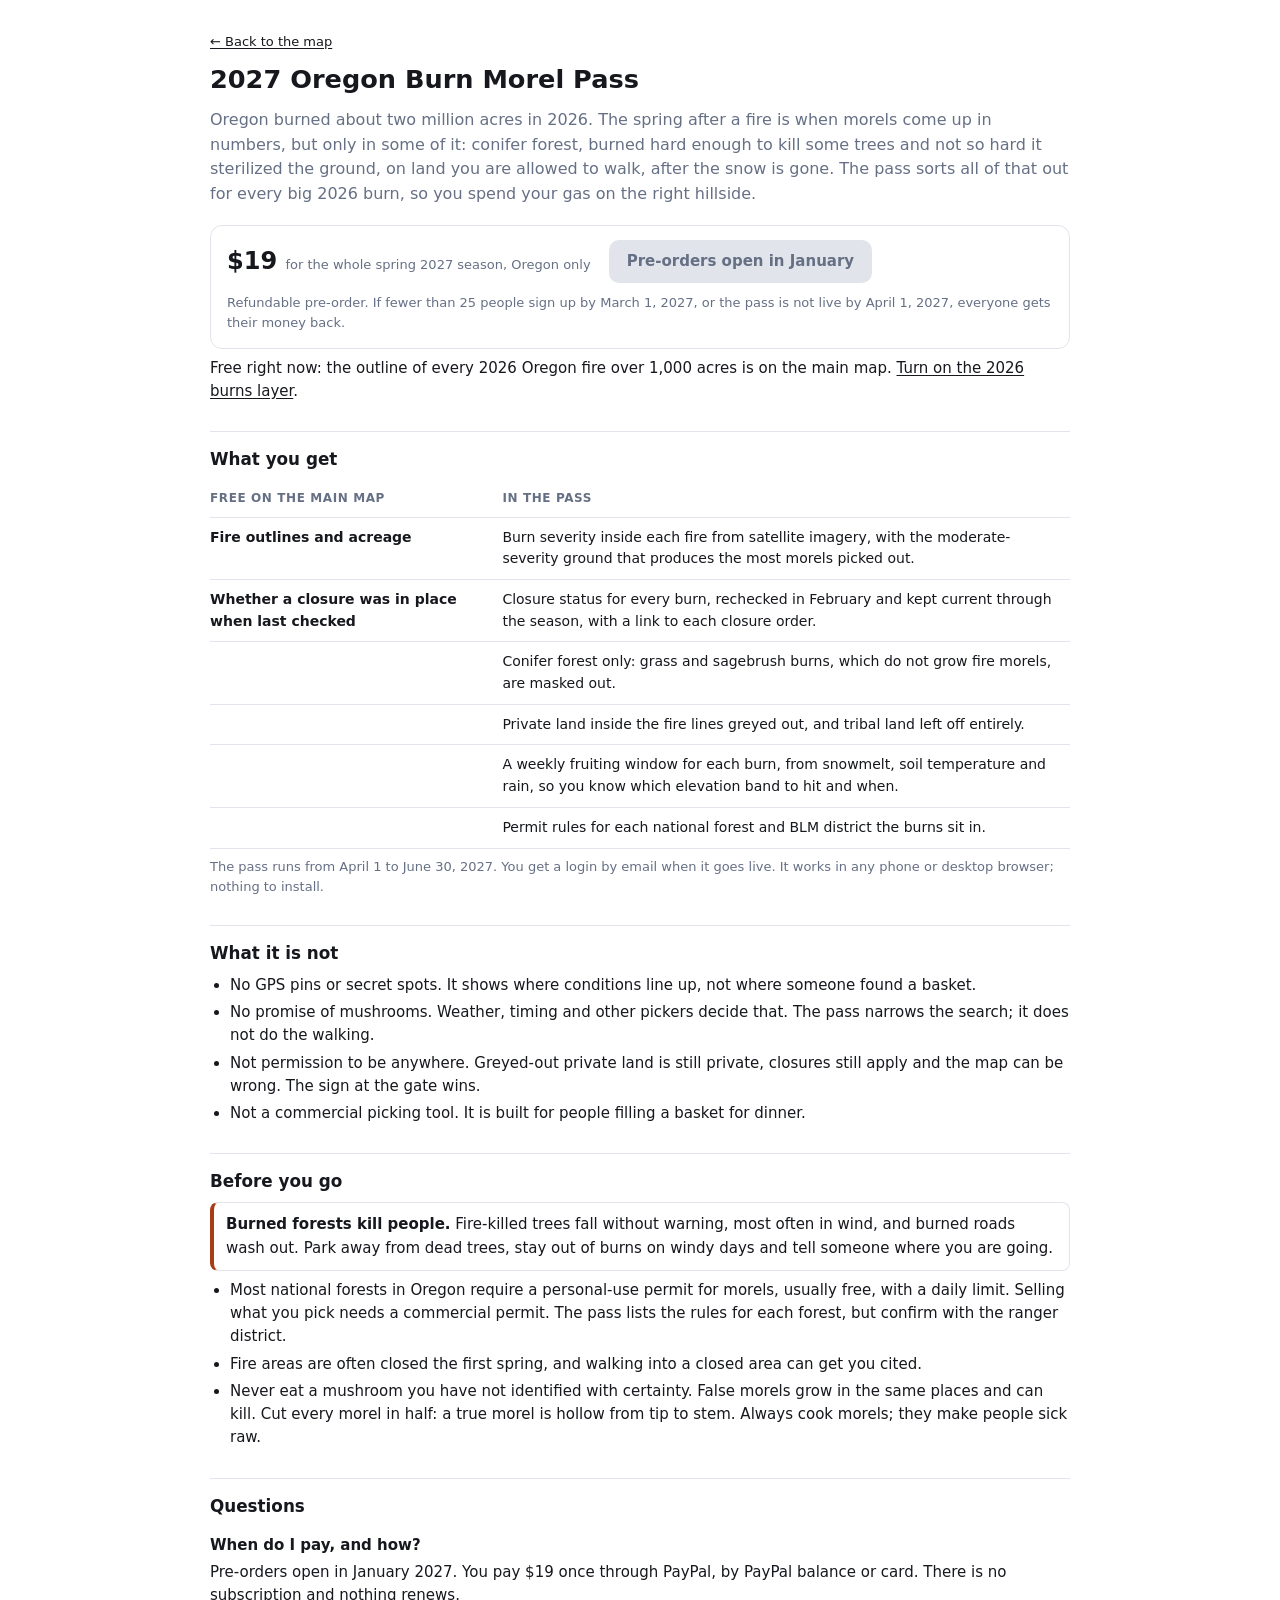
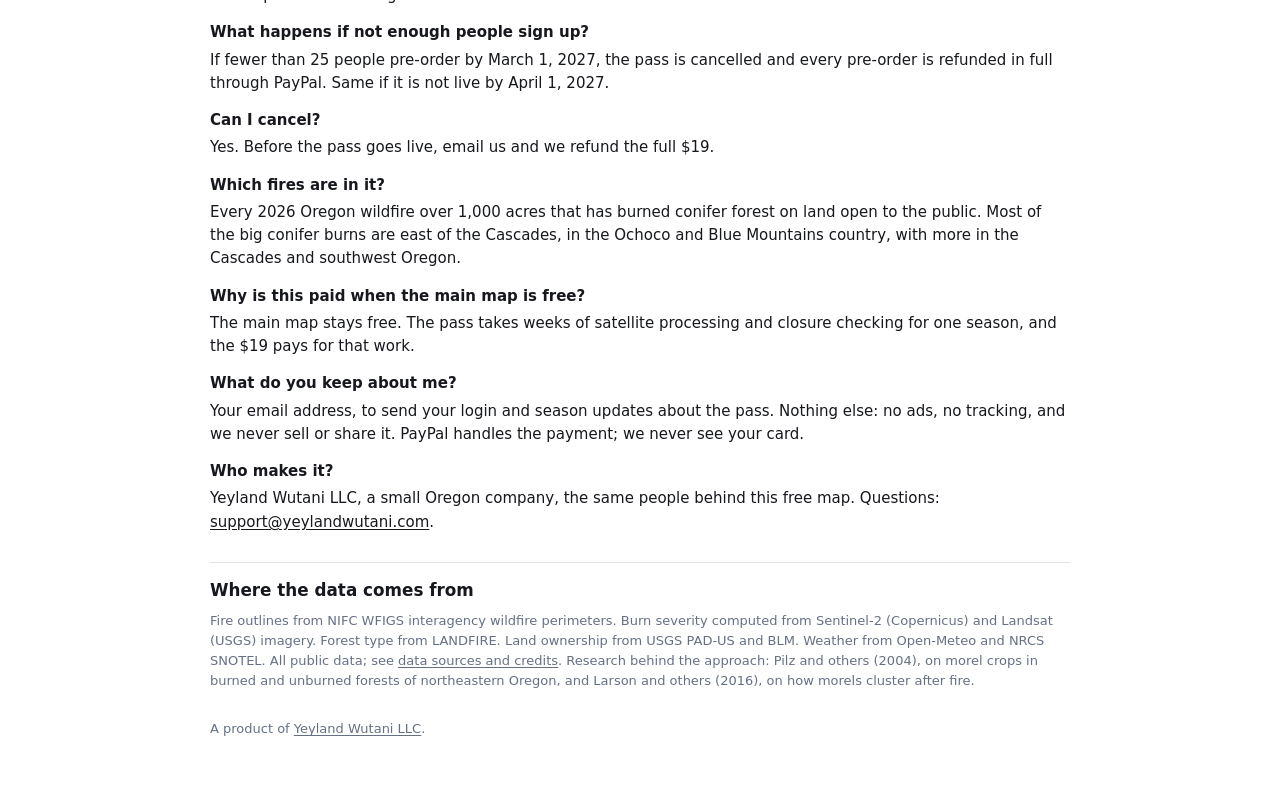
==== site/burn-pass.html @ 40e76c1f "Burn Morel Pass: free 2026 burns layer and draft pre-order page Adds a "2026 burn scars" layer to th" ====
<!doctype html>
<html lang="en">
<head>
<meta charset="utf-8">
<meta name="viewport" content="width=device-width, initial-scale=1">
<title>2027 Oregon Burn Morel Pass - Western Oregon Mushroom Conditions</title>
<meta name="description" content="A spring 2027 map of Oregon's 2026 wildfire burns for morel hunters: burn severity, conifer forest, open public land, closures and a weekly fruiting window for each burn. $19, refundable pre-order.">
<link rel="canonical" href="https://shrooms.strong.beer/burn-pass.html">
<meta property="og:type" content="website">
<meta property="og:site_name" content="Western Oregon Mushroom Conditions">
<meta property="og:title" content="2027 Oregon Burn Morel Pass">
<meta property="og:description" content="Burn severity, open land, closures and fruiting timing for every big 2026 Oregon burn. $19 for the spring 2027 season, refundable pre-order.">
<meta property="og:url" content="https://shrooms.strong.beer/burn-pass.html">
<meta name="twitter:card" content="summary">
<link rel="icon" href="favicon.svg" type="image/svg+xml">
<link rel="stylesheet" href="theme.css">
<style>
  body { margin: 0; background: var(--color-bg); color: var(--color-fg); font: 15px/1.55 var(--font-anthropic-sans); }
  main { max-width: 860px; margin: 0 auto; padding: 24px 18px 48px; }
  a { color: inherit; text-underline-offset: 2px; }
  h1 { font-size: 1.6rem; margin: 6px 0 4px; }
  h2 { font-size: 1.05rem; margin: 28px 0 8px; padding-top: 14px; border-top: 1px solid var(--color-border-line); }
  h3 { font-size: .95rem; margin: 16px 0 4px; }
  p { margin: 8px 0; }
  ul { margin: 8px 0; padding-left: 20px; }
  li { margin: 4px 0; }
  .lead { color: var(--color-fg-muted); font-size: 16px; }
  .back { font-size: 13px; }
  .note { font-size: 13px; color: var(--color-fg-muted); }
  .warn { padding: 10px 12px; border: 1px solid var(--color-border-line); border-left: 4px solid #a63d14; border-radius: 8px; }
  .buybox { display: flex; flex-wrap: wrap; align-items: center; gap: 10px 18px; margin: 18px 0 6px; padding: 14px 16px; border: 1px solid var(--color-border-line); border-radius: 12px; }
  .price { font-size: 1.5rem; font-weight: 700; }
  .price small { font-size: 13px; font-weight: 400; color: var(--color-fg-muted); }
  .buy { display: inline-block; padding: 10px 18px; border-radius: 10px; background: #a63d14; color: #fff; font-weight: 600; text-decoration: none; }
  .buy:hover { filter: brightness(1.08); }
  .buy:focus-visible { outline: 2px solid var(--color-fg); outline-offset: 2px; }
  .sr-only { position: absolute; width: 1px; height: 1px; overflow: hidden; clip: rect(0 0 0 0); white-space: nowrap; }
  .buy.is-off { background: var(--color-border-line); color: var(--color-fg-muted); cursor: default; }
  table { width: 100%; border-collapse: collapse; margin-top: 8px; font-size: 14px; }
  th, td { text-align: left; vertical-align: top; padding: 9px 10px 9px 0; border-bottom: 1px solid var(--color-border-line); }
  th { font-size: 12px; text-transform: uppercase; letter-spacing: .05em; color: var(--color-fg-muted); font-weight: 600; }
  td:first-child { font-weight: 600; width: 34%; }
  dt { font-weight: 600; margin-top: 14px; }
  dd { margin: 4px 0 0; }
  @media (max-width: 640px) { table, thead, tbody, tr, th, td { display: block; } thead { display: none; } tr { padding: 10px 0; border-bottom: 1px solid var(--color-border-line); } td { border: 0; padding: 2px 0; } td:first-child { width: auto; } }
</style>
</head>
<body>
<main>
  <p class="back"><a href="./">&larr; Back to the map</a></p>
  <h1>2027 Oregon Burn Morel Pass</h1>
  <p class="lead">Oregon burned about two million acres in 2026. The spring after a fire is when morels come up in numbers, but only in some of it: conifer forest, burned hard enough to kill some trees and not so hard it sterilized the ground, on land you are allowed to walk, after the snow is gone. The pass sorts all of that out for every big 2026 burn, so you spend your gas on the right hillside.</p>

  <div class="buybox">
    <div class="price">$19 <small>for the whole spring 2027 season, Oregon only</small></div>
    <!-- Pre-orders: swap this span for the PayPal payment link once it exists:
         <a class="buy" href="PAYPAL_PAYMENT_LINK" target="_blank" rel="noopener noreferrer">Pre-order for $19<span class="sr-only"> (opens PayPal in a new tab)</span></a> -->
    <span class="buy is-off" aria-disabled="true">Pre-orders open in January</span>
    <p class="note" style="flex-basis:100%;margin:0">Refundable pre-order. If fewer than 25 people sign up by March 1, 2027, or the pass is not live by April 1, 2027, everyone gets their money back.</p>
  </div>
  <p>Free right now: the outline of every 2026 Oregon fire over 1,000 acres is on the main map. <a href="./#burns">Turn on the 2026 burns layer</a>.</p>

  <h2>What you get</h2>
  <table>
    <thead><tr><th>Free on the main map</th><th>In the pass</th></tr></thead>
    <tbody>
      <tr><td>Fire outlines and acreage</td><td>Burn severity inside each fire from satellite imagery, with the moderate-severity ground that produces the most morels picked out.</td></tr>
      <tr><td>Whether a closure was in place when last checked</td><td>Closure status for every burn, rechecked in February and kept current through the season, with a link to each closure order.</td></tr>
      <tr><td>&nbsp;</td><td>Conifer forest only: grass and sagebrush burns, which do not grow fire morels, are masked out.</td></tr>
      <tr><td>&nbsp;</td><td>Private land inside the fire lines greyed out, and tribal land left off entirely.</td></tr>
      <tr><td>&nbsp;</td><td>A weekly fruiting window for each burn, from snowmelt, soil temperature and rain, so you know which elevation band to hit and when.</td></tr>
      <tr><td>&nbsp;</td><td>Permit rules for each national forest and BLM district the burns sit in.</td></tr>
    </tbody>
  </table>
  <p class="note">The pass runs from April 1 to June 30, 2027. You get a login by email when it goes live. It works in any phone or desktop browser; nothing to install.</p>

  <h2>What it is not</h2>
  <ul>
    <li>No GPS pins or secret spots. It shows where conditions line up, not where someone found a basket.</li>
    <li>No promise of mushrooms. Weather, timing and other pickers decide that. The pass narrows the search; it does not do the walking.</li>
    <li>Not permission to be anywhere. Greyed-out private land is still private, closures still apply and the map can be wrong. The sign at the gate wins.</li>
    <li>Not a commercial picking tool. It is built for people filling a basket for dinner.</li>
  </ul>

  <h2>Before you go</h2>
  <p class="warn"><b>Burned forests kill people.</b> Fire-killed trees fall without warning, most often in wind, and burned roads wash out. Park away from dead trees, stay out of burns on windy days and tell someone where you are going.</p>
  <ul>
    <li>Most national forests in Oregon require a personal-use permit for morels, usually free, with a daily limit. Selling what you pick needs a commercial permit. The pass lists the rules for each forest, but confirm with the ranger district.</li>
    <li>Fire areas are often closed the first spring, and walking into a closed area can get you cited.</li>
    <li>Never eat a mushroom you have not identified with certainty. False morels grow in the same places and can kill. Cut every morel in half: a true morel is hollow from tip to stem. Always cook morels; they make people sick raw.</li>
  </ul>

  <h2>Questions</h2>
  <dl>
    <dt>When do I pay, and how?</dt>
    <dd>Pre-orders open in January 2027. You pay $19 once through PayPal, by PayPal balance or card. There is no subscription and nothing renews.</dd>
    <dt>What happens if not enough people sign up?</dt>
    <dd>If fewer than 25 people pre-order by March 1, 2027, the pass is cancelled and every pre-order is refunded in full through PayPal. Same if it is not live by April 1, 2027.</dd>
    <dt>Can I cancel?</dt>
    <dd>Yes. Before the pass goes live, email us and we refund the full $19.</dd>
    <dt>Which fires are in it?</dt>
    <dd>Every 2026 Oregon wildfire over 1,000 acres that has burned conifer forest on land open to the public. Most of the big conifer burns are east of the Cascades, in the Ochoco and Blue Mountains country, with more in the Cascades and southwest Oregon.</dd>
    <dt>Why is this paid when the main map is free?</dt>
    <dd>The main map stays free. The pass takes weeks of satellite processing and closure checking for one season, and the $19 pays for that work.</dd>
    <dt>What do you keep about me?</dt>
    <dd>Your email address, to send your login and season updates about the pass. Nothing else: no ads, no tracking, and we never sell or share it. PayPal handles the payment; we never see your card.</dd>
    <dt>Who makes it?</dt>
    <dd>Yeyland Wutani LLC, a small Oregon company, the same people behind this free map. Questions: <a href="mailto:support@yeylandwutani.com">support@yeylandwutani.com</a>.</dd>
  </dl>

  <h2>Where the data comes from</h2>
  <p class="note">Fire outlines from NIFC WFIGS interagency wildfire perimeters. Burn severity computed from Sentinel-2 (Copernicus) and Landsat (USGS) imagery. Forest type from LANDFIRE. Land ownership from USGS PAD-US and BLM. Weather from Open-Meteo and NRCS SNOTEL. All public data; see <a href="sources.html">data sources and credits</a>. Research behind the approach: Pilz and others (2004), on morel crops in burned and unburned forests of northeastern Oregon, and Larson and others (2016), on how morels cluster after fire.</p>

  <p class="note" style="margin-top:28px">A product of <a href="https://yeylandwutani.com/" target="_blank" rel="noopener noreferrer">Yeyland Wutani LLC</a>.</p>
</main>
</body>
</html>
---- site/theme.css ----
:root{--color-fg:#16181d;--color-bg:#ffffff;--color-panel:#f6f7f9;--color-border-line:#e1e4ea;--color-fg-muted:#667085;--cds-radius:10px;--cds-pad-xs:6px;--cds-pad-sm:10px;--cds-pad-md:14px;--cds-pad-lg:18px;--cds-gap-sm:10px;--cds-gap-md:16px;--cds-gap-lg:24px;--cds-font-size-caption:12.5px;--cds-font-size-body:14.5px;--cds-shadow-popover:0 8px 30px rgba(0,0,0,.14);--cds-dur-slow:300ms;--cds-ease-out:cubic-bezier(.2,.7,.2,1);--font-anthropic-sans:system-ui,-apple-system,"Segoe UI",sans-serif;--font-anthropic-serif:Georgia,serif}
@media(prefers-color-scheme:dark){:root{--color-fg:#eceef2;--color-bg:#16181d;--color-panel:#1e2128;--color-border-line:#303540;--color-fg-muted:#9aa3b2}}
html[data-theme=dark]{--color-fg:#eceef2;--color-bg:#16181d;--color-panel:#1e2128;--color-border-line:#303540;--color-fg-muted:#9aa3b2}
body{margin:0;background:var(--color-bg);color:var(--color-fg);font-family:var(--font-anthropic-sans, system-ui, -apple-system, 'Segoe UI', Roboto, sans-serif)} #dash-root{padding:0 var(--dash-gutter,16px)}
select.dash-select{appearance:auto;padding:6px 8px;border:1px solid var(--color-border-line);border-radius:8px;background:var(--color-bg)}
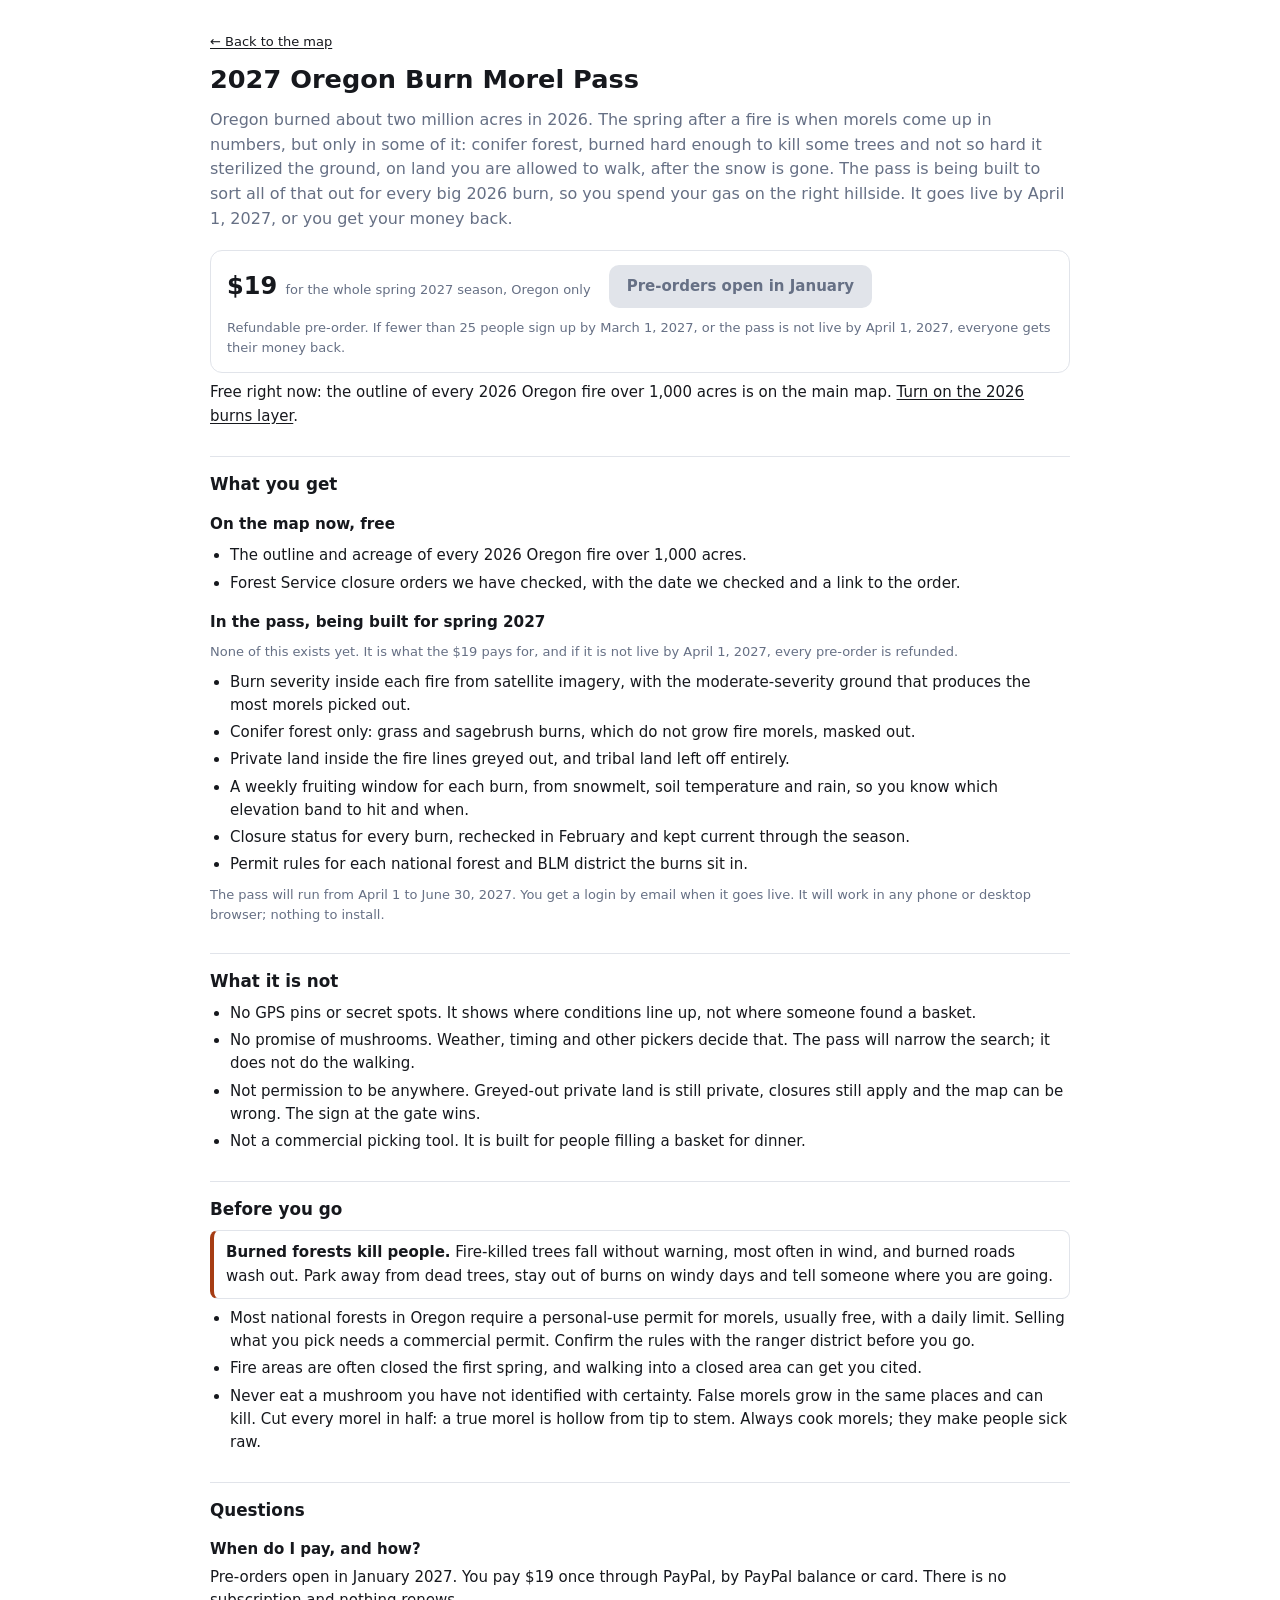
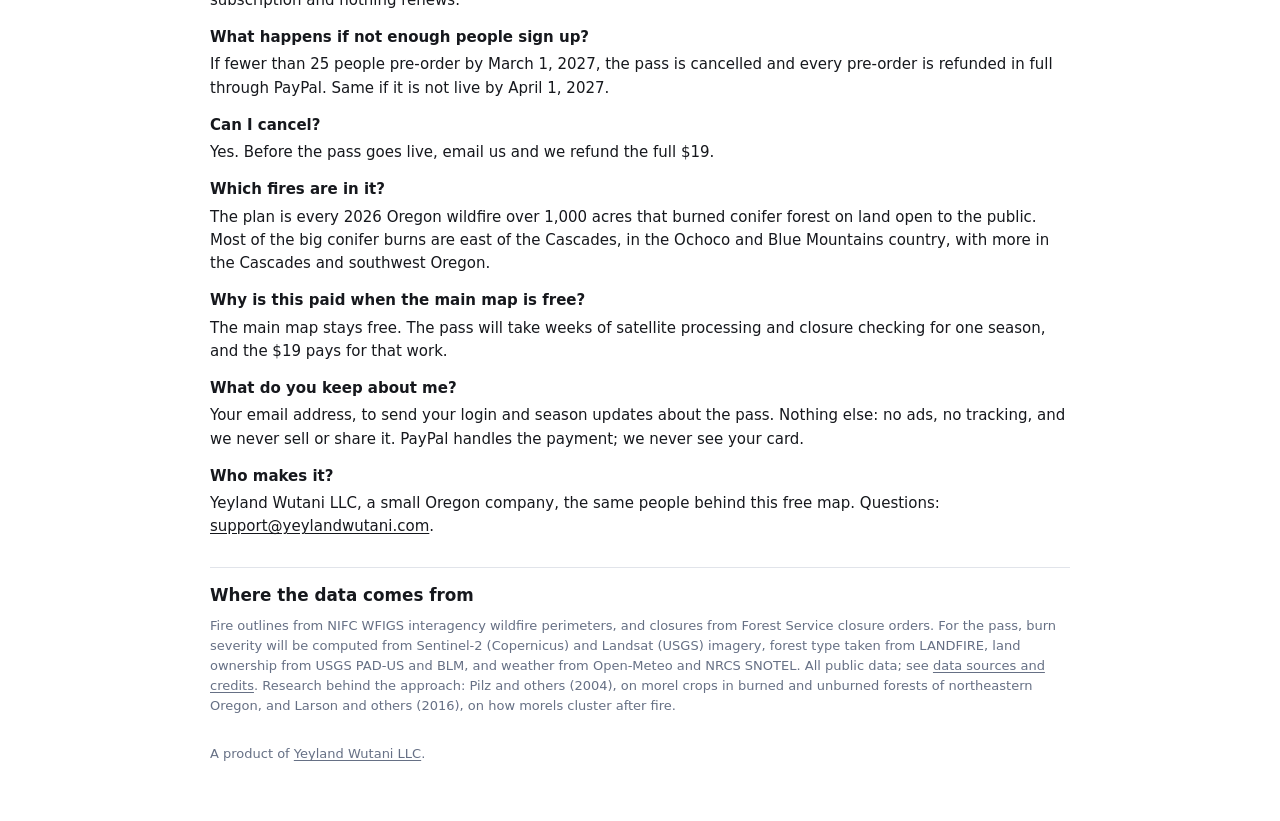
==== commit 598d16d4: "Burn pass: honest page copy, checked closures, Oregon-only acres, name casing - burn-pass.html: spli" ====
--- a/site/burn-pass.html
+++ b/site/burn-pass.html
@@ -4,12 +4,12 @@
 <meta charset="utf-8">
 <meta name="viewport" content="width=device-width, initial-scale=1">
 <title>2027 Oregon Burn Morel Pass - Western Oregon Mushroom Conditions</title>
-<meta name="description" content="A spring 2027 map of Oregon's 2026 wildfire burns for morel hunters: burn severity, conifer forest, open public land, closures and a weekly fruiting window for each burn. $19, refundable pre-order.">
+<meta name="description" content="A spring 2027 map of Oregon's 2026 wildfire burns for morel hunters, now being built: burn severity, conifer forest, open public land, closures and a weekly fruiting window for each burn. $19, refundable pre-order.">
 <link rel="canonical" href="https://shrooms.strong.beer/burn-pass.html">
 <meta property="og:type" content="website">
 <meta property="og:site_name" content="Western Oregon Mushroom Conditions">
 <meta property="og:title" content="2027 Oregon Burn Morel Pass">
-<meta property="og:description" content="Burn severity, open land, closures and fruiting timing for every big 2026 Oregon burn. $19 for the spring 2027 season, refundable pre-order.">
+<meta property="og:description" content="Being built for spring 2027: burn severity, open land, closures and fruiting timing for every big 2026 Oregon burn. $19, refundable pre-order.">
 <meta property="og:url" content="https://shrooms.strong.beer/burn-pass.html">
 <meta name="twitter:card" content="summary">
 <link rel="icon" href="favicon.svg" type="image/svg+xml">
@@ -49,7 +49,7 @@
 <main>
   <p class="back"><a href="./">&larr; Back to the map</a></p>
   <h1>2027 Oregon Burn Morel Pass</h1>
-  <p class="lead">Oregon burned about two million acres in 2026. The spring after a fire is when morels come up in numbers, but only in some of it: conifer forest, burned hard enough to kill some trees and not so hard it sterilized the ground, on land you are allowed to walk, after the snow is gone. The pass sorts all of that out for every big 2026 burn, so you spend your gas on the right hillside.</p>
+  <p class="lead">Oregon burned about two million acres in 2026. The spring after a fire is when morels come up in numbers, but only in some of it: conifer forest, burned hard enough to kill some trees and not so hard it sterilized the ground, on land you are allowed to walk, after the snow is gone. The pass is being built to sort all of that out for every big 2026 burn, so you spend your gas on the right hillside. It goes live by April 1, 2027, or you get your money back.</p>
 
   <div class="buybox">
     <div class="price">$19 <small>for the whole spring 2027 season, Oregon only</small></div>
@@ -61,23 +61,27 @@
   <p>Free right now: the outline of every 2026 Oregon fire over 1,000 acres is on the main map. <a href="./#burns">Turn on the 2026 burns layer</a>.</p>
 
   <h2>What you get</h2>
-  <table>
-    <thead><tr><th>Free on the main map</th><th>In the pass</th></tr></thead>
-    <tbody>
-      <tr><td>Fire outlines and acreage</td><td>Burn severity inside each fire from satellite imagery, with the moderate-severity ground that produces the most morels picked out.</td></tr>
-      <tr><td>Whether a closure was in place when last checked</td><td>Closure status for every burn, rechecked in February and kept current through the season, with a link to each closure order.</td></tr>
-      <tr><td>&nbsp;</td><td>Conifer forest only: grass and sagebrush burns, which do not grow fire morels, are masked out.</td></tr>
-      <tr><td>&nbsp;</td><td>Private land inside the fire lines greyed out, and tribal land left off entirely.</td></tr>
-      <tr><td>&nbsp;</td><td>A weekly fruiting window for each burn, from snowmelt, soil temperature and rain, so you know which elevation band to hit and when.</td></tr>
-      <tr><td>&nbsp;</td><td>Permit rules for each national forest and BLM district the burns sit in.</td></tr>
-    </tbody>
-  </table>
-  <p class="note">The pass runs from April 1 to June 30, 2027. You get a login by email when it goes live. It works in any phone or desktop browser; nothing to install.</p>
+  <h3>On the map now, free</h3>
+  <ul>
+    <li>The outline and acreage of every 2026 Oregon fire over 1,000 acres.</li>
+    <li>Forest Service closure orders we have checked, with the date we checked and a link to the order.</li>
+  </ul>
+  <h3>In the pass, being built for spring 2027</h3>
+  <p class="note">None of this exists yet. It is what the $19 pays for, and if it is not live by April 1, 2027, every pre-order is refunded.</p>
+  <ul>
+    <li>Burn severity inside each fire from satellite imagery, with the moderate-severity ground that produces the most morels picked out.</li>
+    <li>Conifer forest only: grass and sagebrush burns, which do not grow fire morels, masked out.</li>
+    <li>Private land inside the fire lines greyed out, and tribal land left off entirely.</li>
+    <li>A weekly fruiting window for each burn, from snowmelt, soil temperature and rain, so you know which elevation band to hit and when.</li>
+    <li>Closure status for every burn, rechecked in February and kept current through the season.</li>
+    <li>Permit rules for each national forest and BLM district the burns sit in.</li>
+  </ul>
+  <p class="note">The pass will run from April 1 to June 30, 2027. You get a login by email when it goes live. It will work in any phone or desktop browser; nothing to install.</p>
 
   <h2>What it is not</h2>
   <ul>
     <li>No GPS pins or secret spots. It shows where conditions line up, not where someone found a basket.</li>
-    <li>No promise of mushrooms. Weather, timing and other pickers decide that. The pass narrows the search; it does not do the walking.</li>
+    <li>No promise of mushrooms. Weather, timing and other pickers decide that. The pass will narrow the search; it does not do the walking.</li>
     <li>Not permission to be anywhere. Greyed-out private land is still private, closures still apply and the map can be wrong. The sign at the gate wins.</li>
     <li>Not a commercial picking tool. It is built for people filling a basket for dinner.</li>
   </ul>
@@ -85,7 +89,7 @@
   <h2>Before you go</h2>
   <p class="warn"><b>Burned forests kill people.</b> Fire-killed trees fall without warning, most often in wind, and burned roads wash out. Park away from dead trees, stay out of burns on windy days and tell someone where you are going.</p>
   <ul>
-    <li>Most national forests in Oregon require a personal-use permit for morels, usually free, with a daily limit. Selling what you pick needs a commercial permit. The pass lists the rules for each forest, but confirm with the ranger district.</li>
+    <li>Most national forests in Oregon require a personal-use permit for morels, usually free, with a daily limit. Selling what you pick needs a commercial permit. Confirm the rules with the ranger district before you go.</li>
     <li>Fire areas are often closed the first spring, and walking into a closed area can get you cited.</li>
     <li>Never eat a mushroom you have not identified with certainty. False morels grow in the same places and can kill. Cut every morel in half: a true morel is hollow from tip to stem. Always cook morels; they make people sick raw.</li>
   </ul>
@@ -99,9 +103,9 @@
     <dt>Can I cancel?</dt>
     <dd>Yes. Before the pass goes live, email us and we refund the full $19.</dd>
     <dt>Which fires are in it?</dt>
-    <dd>Every 2026 Oregon wildfire over 1,000 acres that has burned conifer forest on land open to the public. Most of the big conifer burns are east of the Cascades, in the Ochoco and Blue Mountains country, with more in the Cascades and southwest Oregon.</dd>
+    <dd>The plan is every 2026 Oregon wildfire over 1,000 acres that burned conifer forest on land open to the public. Most of the big conifer burns are east of the Cascades, in the Ochoco and Blue Mountains country, with more in the Cascades and southwest Oregon.</dd>
     <dt>Why is this paid when the main map is free?</dt>
-    <dd>The main map stays free. The pass takes weeks of satellite processing and closure checking for one season, and the $19 pays for that work.</dd>
+    <dd>The main map stays free. The pass will take weeks of satellite processing and closure checking for one season, and the $19 pays for that work.</dd>
     <dt>What do you keep about me?</dt>
     <dd>Your email address, to send your login and season updates about the pass. Nothing else: no ads, no tracking, and we never sell or share it. PayPal handles the payment; we never see your card.</dd>
     <dt>Who makes it?</dt>
@@ -109,7 +113,7 @@
   </dl>
 
   <h2>Where the data comes from</h2>
-  <p class="note">Fire outlines from NIFC WFIGS interagency wildfire perimeters. Burn severity computed from Sentinel-2 (Copernicus) and Landsat (USGS) imagery. Forest type from LANDFIRE. Land ownership from USGS PAD-US and BLM. Weather from Open-Meteo and NRCS SNOTEL. All public data; see <a href="sources.html">data sources and credits</a>. Research behind the approach: Pilz and others (2004), on morel crops in burned and unburned forests of northeastern Oregon, and Larson and others (2016), on how morels cluster after fire.</p>
+  <p class="note">Fire outlines from NIFC WFIGS interagency wildfire perimeters, and closures from Forest Service closure orders. For the pass, burn severity will be computed from Sentinel-2 (Copernicus) and Landsat (USGS) imagery, forest type taken from LANDFIRE, land ownership from USGS PAD-US and BLM, and weather from Open-Meteo and NRCS SNOTEL. All public data; see <a href="sources.html">data sources and credits</a>. Research behind the approach: Pilz and others (2004), on morel crops in burned and unburned forests of northeastern Oregon, and Larson and others (2016), on how morels cluster after fire.</p>
 
   <p class="note" style="margin-top:28px">A product of <a href="https://yeylandwutani.com/" target="_blank" rel="noopener noreferrer">Yeyland Wutani LLC</a>.</p>
 </main>
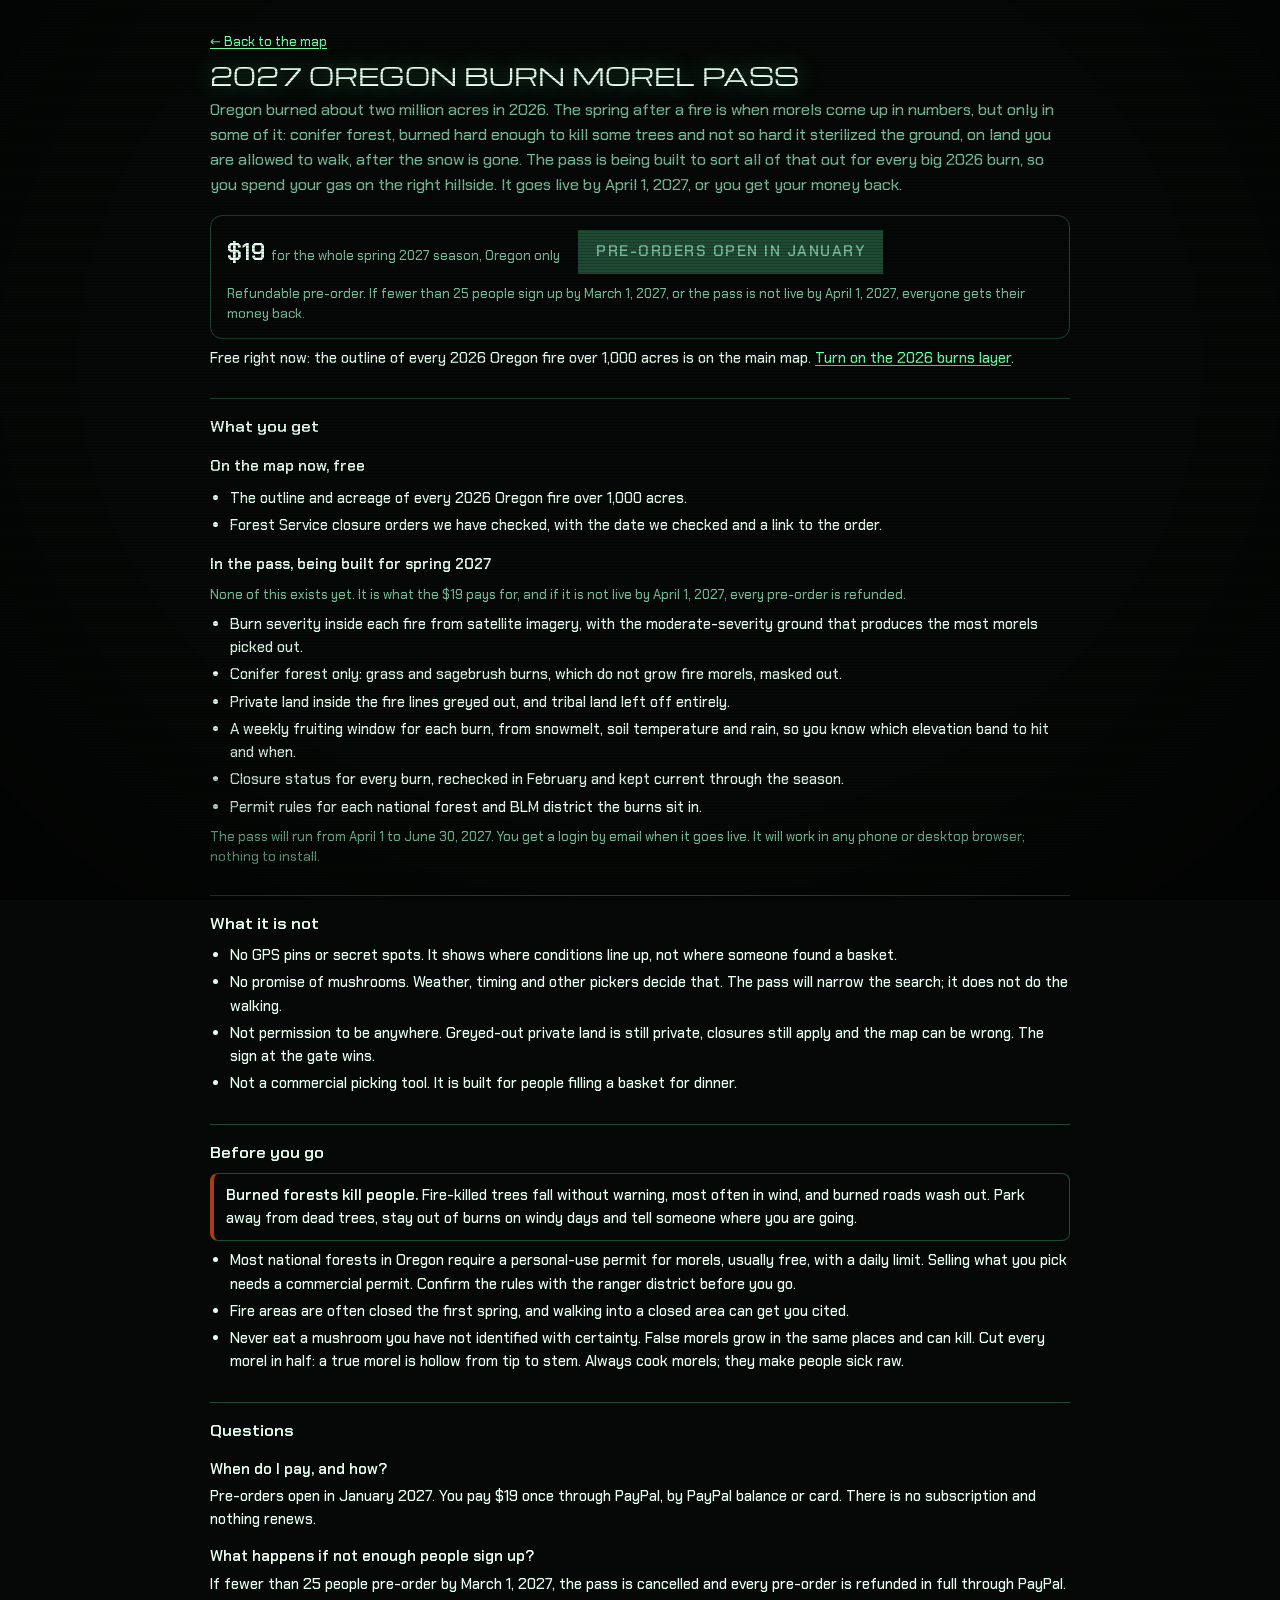
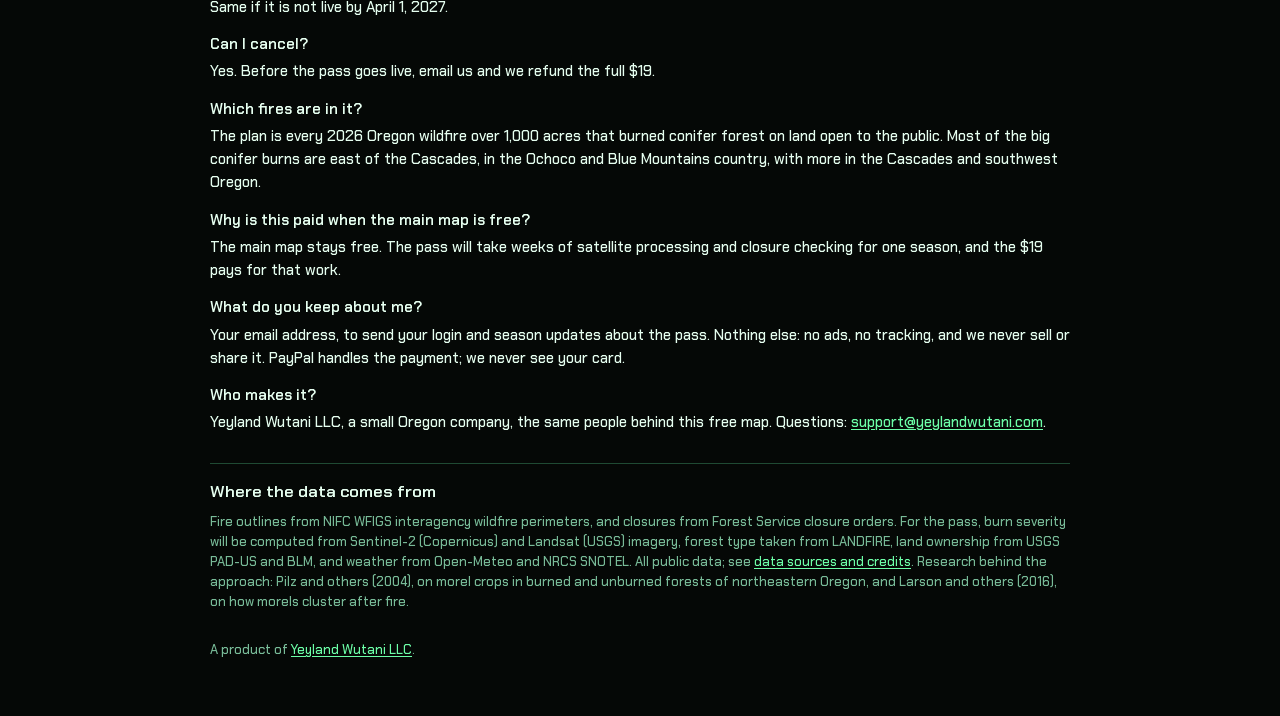
==== commit 64201bd9: "SEO: social card, structured data, canonical and robots tags on every page Open Graph and Twitter la" ====
--- a/site/burn-pass.html
+++ b/site/burn-pass.html
@@ -11,8 +11,13 @@
 <meta property="og:title" content="2027 Oregon Burn Morel Pass">
 <meta property="og:description" content="Being built for spring 2027: burn severity, open land, closures and fruiting timing for every big 2026 Oregon burn. $19, refundable pre-order.">
 <meta property="og:url" content="https://shrooms.strong.beer/burn-pass.html">
-<meta name="twitter:card" content="summary">
+<meta property="og:image" content="https://shrooms.strong.beer/og.png">
+<meta name="twitter:card" content="summary_large_image">
+<meta name="twitter:image" content="https://shrooms.strong.beer/og.png">
+<meta name="robots" content="index, follow, max-image-preview:large">
+<meta name="theme-color" content="#050806">
 <link rel="icon" href="favicon.svg" type="image/svg+xml">
+<link rel="apple-touch-icon" href="apple-touch-icon.png">
 <link rel="stylesheet" href="theme.css">
 <style>
   body { margin: 0; background: var(--color-bg); color: var(--color-fg); font: 15px/1.55 var(--font-anthropic-sans); }
--- a/site/theme.css
+++ b/site/theme.css
@@ -1,5 +1,21 @@
-:root{--color-fg:#16181d;--color-bg:#ffffff;--color-panel:#f6f7f9;--color-border-line:#e1e4ea;--color-fg-muted:#667085;--cds-radius:10px;--cds-pad-xs:6px;--cds-pad-sm:10px;--cds-pad-md:14px;--cds-pad-lg:18px;--cds-gap-sm:10px;--cds-gap-md:16px;--cds-gap-lg:24px;--cds-font-size-caption:12.5px;--cds-font-size-body:14.5px;--cds-shadow-popover:0 8px 30px rgba(0,0,0,.14);--cds-dur-slow:300ms;--cds-ease-out:cubic-bezier(.2,.7,.2,1);--font-anthropic-sans:system-ui,-apple-system,"Segoe UI",sans-serif;--font-anthropic-serif:Georgia,serif}
-@media(prefers-color-scheme:dark){:root{--color-fg:#eceef2;--color-bg:#16181d;--color-panel:#1e2128;--color-border-line:#303540;--color-fg-muted:#9aa3b2}}
-html[data-theme=dark]{--color-fg:#eceef2;--color-bg:#16181d;--color-panel:#1e2128;--color-border-line:#303540;--color-fg-muted:#9aa3b2}
-body{margin:0;background:var(--color-bg);color:var(--color-fg);font-family:var(--font-anthropic-sans, system-ui, -apple-system, 'Segoe UI', Roboto, sans-serif)} #dash-root{padding:0 var(--dash-gutter,16px)}
-select.dash-select{appearance:auto;padding:6px 8px;border:1px solid var(--color-border-line);border-radius:8px;background:var(--color-bg)}
+/* Shared by every page: fonts, colour tokens, base type and the screen effects. Dark only (a ship terminal:
+   phosphor on black, one alarm colour). The three fonts are self-hosted in fonts/ (SIL Open Font License,
+   see fonts/README.txt) because the content security policy allows no outside fonts. */
+@font-face{font-family:'Michroma';font-weight:400 700;font-display:swap;src:url(fonts/michroma-400.woff2) format('woff2')}
+@font-face{font-family:'Chakra Petch';font-weight:400 500;font-display:swap;src:url(fonts/chakra-petch-500.woff2) format('woff2')}
+@font-face{font-family:'Chakra Petch';font-weight:600 700;font-display:swap;src:url(fonts/chakra-petch-600.woff2) format('woff2')}
+@font-face{font-family:'IBM Plex Mono';font-weight:400;font-display:swap;src:url(fonts/ibm-plex-mono-400.woff2) format('woff2')}
+@font-face{font-family:'IBM Plex Mono';font-weight:500;font-display:swap;src:url(fonts/ibm-plex-mono-500.woff2) format('woff2')}
+@font-face{font-family:'IBM Plex Mono';font-weight:600 700;font-display:swap;src:url(fonts/ibm-plex-mono-600.woff2) format('woff2')}
+:root{color-scheme:dark;--color-fg:#e6fff0;--color-bg:#050806;--color-panel:#09110d;--color-border-line:#1f4a33;--color-fg-muted:#78bb98;--ph:#6dffa8;--ph-rgb:109,255,168;--red:#ff4a2b;--red-rgb:255,74,43;--amber:#ffc233;--amber-rgb:255,194,51;--cds-radius:2px;--cds-pad-xs:6px;--cds-pad-sm:10px;--cds-pad-md:14px;--cds-pad-lg:18px;--cds-gap-sm:10px;--cds-gap-md:16px;--cds-gap-lg:24px;--cds-font-size-caption:12.5px;--cds-font-size-body:14.5px;--cds-shadow-popover:0 8px 30px rgba(0,0,0,.65),0 0 0 1px rgba(109,255,168,.16);--cds-dur-slow:300ms;--cds-ease-out:cubic-bezier(.2,.7,.2,1);--font-anthropic-sans:'Chakra Petch',system-ui,-apple-system,"Segoe UI",sans-serif;--font-anthropic-serif:'Michroma','Eurostile','Microgramma D Extended','Bank Gothic',system-ui,sans-serif;--font-mono:'IBM Plex Mono',ui-monospace,Consolas,'Courier New',monospace}
+body{margin:0;background:var(--color-bg);color:var(--color-fg);font-family:var(--font-anthropic-sans, system-ui, -apple-system, 'Segoe UI', Roboto, sans-serif);font-weight:500} #dash-root{padding:0 var(--dash-gutter,16px)}
+select.dash-select{appearance:auto;padding:6px 8px;border:1px solid rgba(var(--ph-rgb),.4);border-radius:0;background:var(--color-bg);color:var(--color-fg);font-family:var(--font-mono);font-size:12.5px}
+/* screen effects: static scanlines and a vignette over everything. Nothing sweeps across the page. */
+body::before{content:'';position:fixed;inset:0;z-index:2000;pointer-events:none;background:repeating-linear-gradient(0deg,rgba(0,0,0,.22) 0 1px,transparent 1px 3px)}
+body::after{content:'';position:fixed;inset:0;z-index:1999;pointer-events:none;background:radial-gradient(ellipse at 50% 40%,transparent 62%,rgba(0,0,0,.55))}
+/* static pages (sources, burn pass) */
+body > main h1{font-family:var(--font-anthropic-serif);font-weight:400;text-transform:uppercase;font-size:clamp(1.05rem,3.4vw,1.5rem);line-height:1.25;text-shadow:0 0 22px rgba(var(--ph-rgb),.45)}
+body > main a{color:var(--ph)}
+body > main a:hover{color:var(--color-fg)}
+body > main th{font-family:var(--font-mono)}
+body .buy{border-radius:0;background:var(--red);color:#050806;text-transform:uppercase;letter-spacing:.1em}
